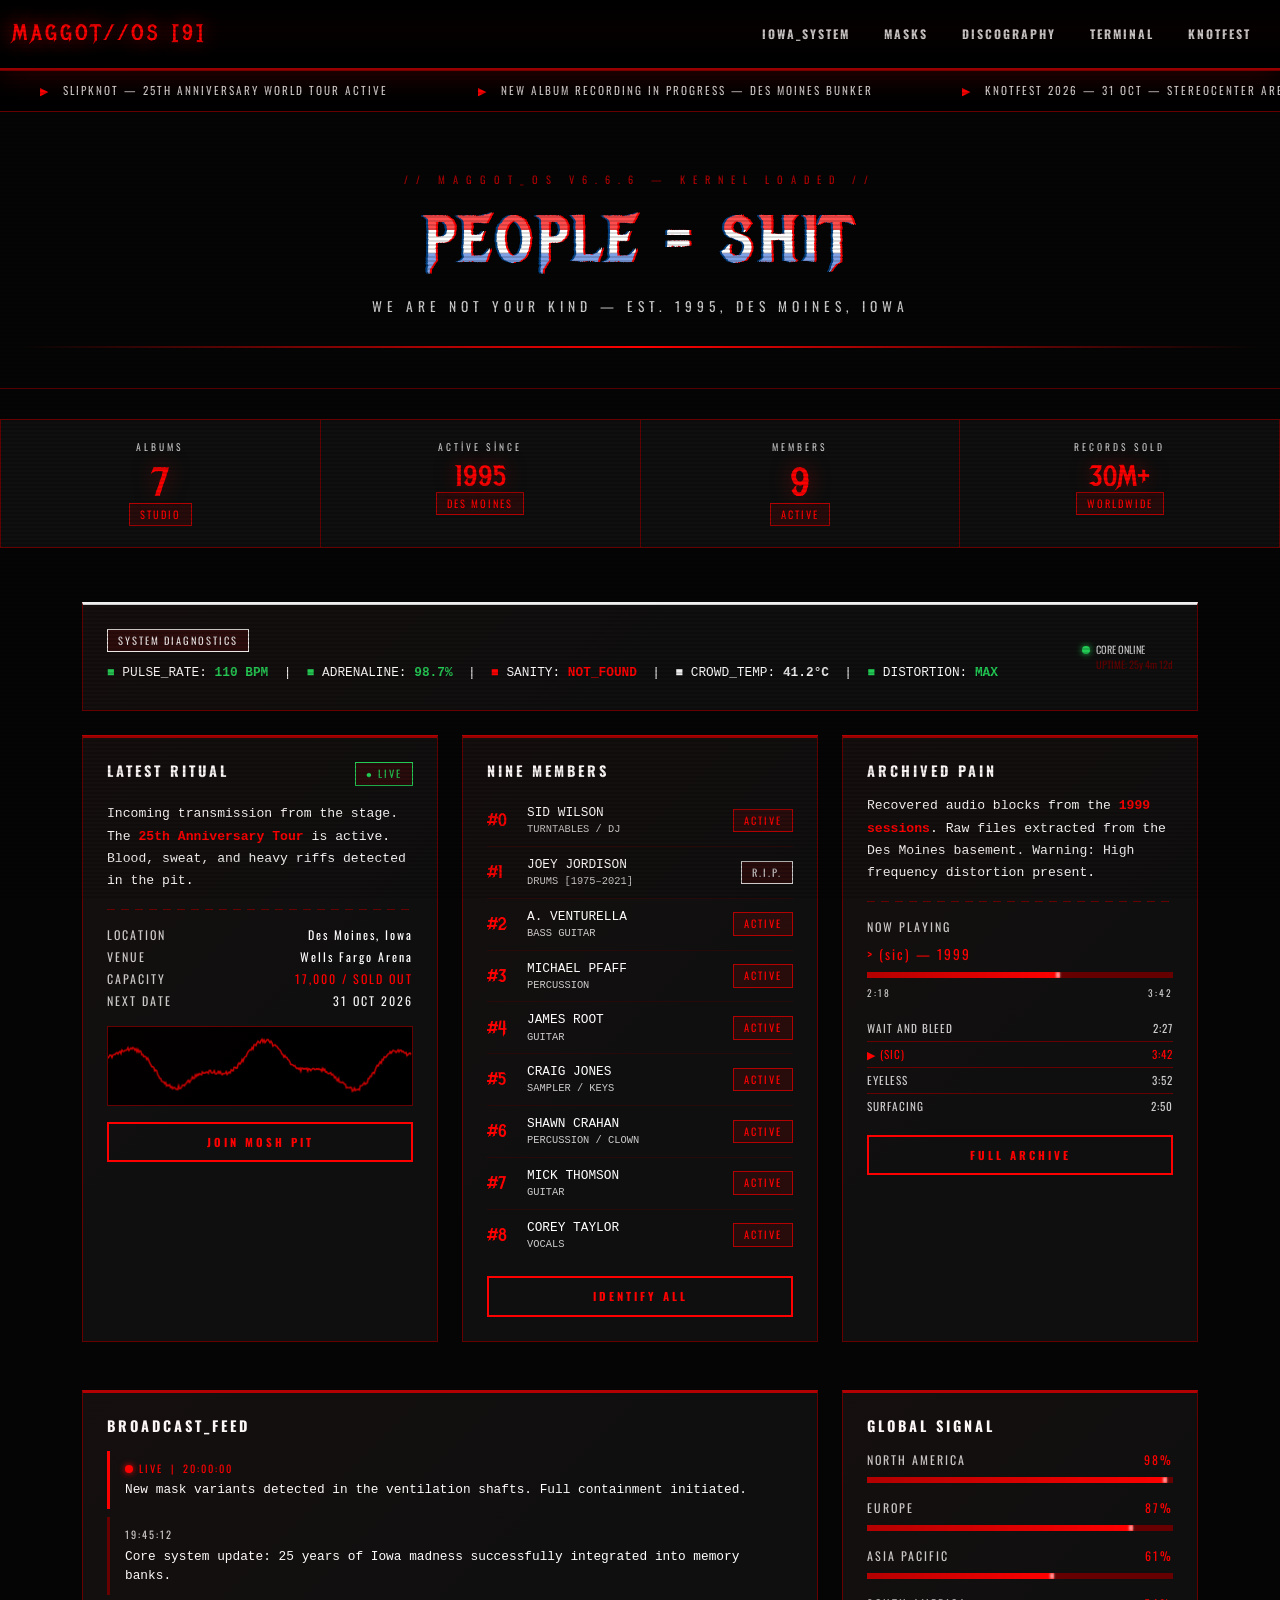
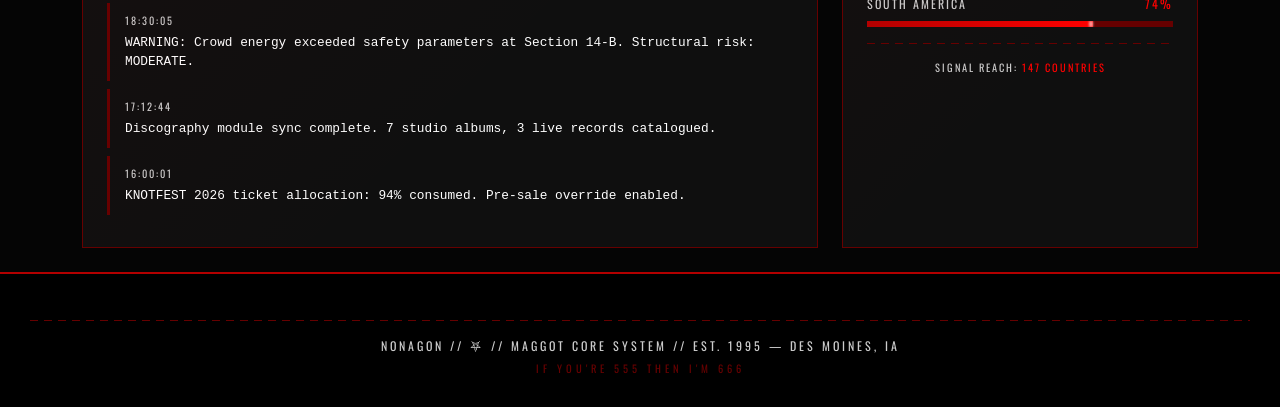
==== Slipknot/HTML Dosyaları/index.html @ 1ebc32d3 "Add files via upload" ====
<!DOCTYPE html>
<html lang="tr">
<head>
<link rel="icon" type="image/jpeg" href="../Resimler/site-icon.jpg">
<meta charset="UTF-8">
<meta name="viewport" content="width=device-width, initial-scale=1.0">
<title>MAGGOT // OS - Slipknot UI</title>
<link href="https://cdn.jsdelivr.net/npm/bootstrap@5.3.0/dist/css/bootstrap.min.css" rel="stylesheet">
<link href="https://fonts.googleapis.com/css2?family=Metal+Mania&family=Special+Elite&family=Oswald:wght@500;700&display=swap" rel="stylesheet">
<link rel="stylesheet" href="../CSS Dosyaları/u1.css">
<style>
.hero-stats { display: grid; grid-template-columns: repeat(4, 1fr); gap: 1px; background: var(--dried-blood); border: 1px solid var(--dried-blood); margin: 30px 0; }
.hero-stat { background: var(--card-bg); padding: 20px 14px; text-align: center; }
.hero-stat .label { font-family: 'Oswald', sans-serif; font-size: 0.6rem; letter-spacing: 3px; color: var(--dim-white); text-transform: uppercase; margin-bottom: 8px; }
.ticker-bar { background: var(--pitch-black); border-top: 1px solid var(--dried-blood); border-bottom: 1px solid var(--dried-blood); overflow: hidden; padding: 8px 0; white-space: nowrap; }
.ticker-inner { display: inline-block; animation: ticker 40s linear infinite; }
.ticker-item { display: inline-block; padding: 0 40px; font-family: 'Oswald', sans-serif; font-size: 0.7rem; letter-spacing: 2px; color: var(--dim-white); }
.ticker-item span { color: var(--pure-red); margin-right: 8px; }
@keyframes ticker { 0% { transform: translateX(0); } 100% { transform: translateX(-50%); } }
.feed-entry { border-left: 3px solid var(--dried-blood); padding: 10px 15px; margin-bottom: 8px; transition: border-color 0.2s; }
.feed-entry:hover { border-color: var(--pure-red); background: rgba(140,0,0,0.05); }
.feed-entry.live { border-color: var(--pure-red); animation: pulse-border 2s infinite; }
@keyframes pulse-border { 50% { border-color: var(--blood-red); } }
.member-mini { display: flex; align-items: center; gap: 10px; padding: 8px 0; border-bottom: 1px solid rgba(74,0,0,0.4); }
.member-mini:last-child { border-bottom: none; }
.member-num { font-family: 'Metal Mania', cursive; color: var(--pure-red); font-size: 1.1rem; min-width: 30px; }
.signal-canvas { width: 100%; height: 80px; border: 1px solid var(--dried-blood); background: #000; display: block; }
</style>
</head>
<body>
<div class="scanline-overlay"></div>

<nav class="navbar navbar-expand-lg">
  <div class="container-fluid">
    <a class="navbar-brand slipknot-brand" href="../HTML Dosyaları/index.html">MAGGOT//OS [9]</a>
    <button class="navbar-toggler" type="button" data-bs-toggle="collapse" data-bs-target="#nav">
      <span style="display:block;width:22px;height:2px;background:var(--pure-red);margin:5px 0;"></span>
      <span style="display:block;width:22px;height:2px;background:var(--pure-red);margin:5px 0;"></span>
      <span style="display:block;width:22px;height:2px;background:var(--pure-red);margin:5px 0;"></span>
    </button>
    <div class="collapse navbar-collapse" id="nav">
      <ul class="navbar-nav ms-auto slipknot-nav">
        <li class="nav-item"><a class="nav-link" href="../HTML Dosyaları/system.html">IOWA_SYSTEM</a></li>
        <li class="nav-item"><a class="nav-link" href="../HTML Dosyaları/mask.html">MASKS</a></li>
        <li class="nav-item"><a class="nav-link" href="../HTML Dosyaları/discograpy.html">DISCOGRAPHY</a></li>
        <li class="nav-item"><a class="nav-link" href="../HTML Dosyaları/terminal.html">TERMINAL</a></li>
        <li class="nav-item"><a class="nav-link" href="../HTML Dosyaları/knotfest.html">KNOTFEST</a></li>
      </ul>
    </div>
  </div>
</nav>

<div class="ticker-bar">
  <div class="ticker-inner" id="ticker">
    <span class="ticker-item"><span>▶</span> SLIPKNOT — 25TH ANNIVERSARY WORLD TOUR ACTIVE</span>
    <span class="ticker-item"><span>▶</span> NEW ALBUM RECORDING IN PROGRESS — DES MOINES BUNKER</span>
    <span class="ticker-item"><span>▶</span> KNOTFEST 2026 — 31 OCT — STEREOCENTER ARENA</span>
    <span class="ticker-item"><span>▶</span> TOTAL MAGGOTS WORLDWIDE: 4,200,000+ REGISTERED</span>
    <span class="ticker-item"><span>▶</span> COREY TAYLOR: "THE MUSIC DOESN'T STOP UNTIL WE'RE ALL DEAD"</span>
    <span class="ticker-item"><span>▶</span> IOWA (2001) — CERTIFIED 6X PLATINUM — US</span>
    <span class="ticker-item"><span>▶</span> SLIPKNOT — 25TH ANNIVERSARY WORLD TOUR ACTIVE</span>
    <span class="ticker-item"><span>▶</span> NEW ALBUM RECORDING IN PROGRESS — DES MOINES BUNKER</span>
    <span class="ticker-item"><span>▶</span> KNOTFEST 2026 — 31 OCT — STEREOCENTER ARENA</span>
    <span class="ticker-item"><span>▶</span> TOTAL MAGGOTS WORLDWIDE: 4,200,000+ REGISTERED</span>
    <span class="ticker-item"><span>▶</span> COREY TAYLOR: "THE MUSIC DOESN'T STOP UNTIL WE'RE ALL DEAD"</span>
    <span class="ticker-item"><span>▶</span> IOWA (2001) — CERTIFIED 6X PLATINUM — US</span>
  </div>
</div>

<div class="header">
  <p class="subtitle mb-3" style="font-size:0.65rem; letter-spacing:8px; color:var(--blood-red);">// MAGGOT_OS v6.6.6 — KERNEL LOADED //</p>
  <h1 class="glitch" data-text="PEOPLE = SHIT">PEOPLE = SHIT</h1>
  <p class="subtitle mt-3">WE ARE NOT YOUR KIND — EST. 1995, DES MOINES, IOWA</p>
</div>

<div class="hero-stats">
  <div class="hero-stat">
    <div class="label">Albums</div>
    <div class="data-number">7</div>
    <div class="stat-badge">STUDIO</div>
  </div>
  <div class="hero-stat">
    <div class="label">Active Since</div>
    <div class="data-number" style="font-size:1.8rem;">1995</div>
    <div class="stat-badge">DES MOINES</div>
  </div>
  <div class="hero-stat">
    <div class="label">Members</div>
    <div class="data-number">9</div>
    <div class="stat-badge">ACTIVE</div>
  </div>
  <div class="hero-stat">
    <div class="label">Records Sold</div>
    <div class="data-number" style="font-size:1.8rem;">30M+</div>
    <div class="stat-badge">WORLDWIDE</div>
  </div>
</div>

<main class="py-4">
  <div class="container">

    <div class="card-brutal mb-4" style="border-top-color: var(--warning-amber);">
      <div class="d-flex flex-wrap gap-4 align-items-center justify-content-between">
        <div>
          <div class="stat-badge mb-2" style="border-color:var(--warning-amber); color:var(--warning-amber);">SYSTEM DIAGNOSTICS</div>
          <p class="mb-0" style="font-size:0.8rem; line-height:2;">
            <span class="status-ok">■</span> PULSE_RATE: <strong style="color:#22cc55">110 BPM</strong> &nbsp;|&nbsp;
            <span class="status-ok">■</span> ADRENALINE: <strong style="color:#22cc55">98.7%</strong> &nbsp;|&nbsp;
            <span class="status-crit">■</span> SANITY: <strong style="color:var(--pure-red)">NOT_FOUND</strong> &nbsp;|&nbsp;
            <span class="status-warn">■</span> CROWD_TEMP: <strong style="color:var(--warning-amber)">41.2°C</strong> &nbsp;|&nbsp;
            <span class="status-ok">■</span> DISTORTION: <strong style="color:#22cc55">MAX</strong>
          </p>
        </div>
        <div style="font-family:'Oswald'; font-size:0.65rem; color:var(--dim-white);">
          <span class="status-dot dot-green"></span>CORE ONLINE<br>
          <span style="padding-left:14px; color:var(--dried-blood);">UPTIME: 25y 4m 12d</span>
        </div>
      </div>
    </div>

    <div class="row g-4">
      <div class="col-md-4">
        <div class="card-brutal h-100">
          <div class="d-flex justify-content-between align-items-start mb-3">
            <h5>LATEST RITUAL</h5>
            <span class="stat-badge" style="animation: pulse-dot 1.5s infinite; color:#22cc55; border-color:#22cc55;">● LIVE</span>
          </div>
          <p style="font-size:0.82rem; line-height:1.7; color:var(--grunge-white);">
            Incoming transmission from the stage. The <strong style="color:var(--pure-red)">25th Anniversary Tour</strong> is active. Blood, sweat, and heavy riffs detected in the pit.
          </p>
          <div class="barbed-divider"></div>
          <div style="font-size:0.75rem; font-family:'Oswald'; letter-spacing:2px;">
            <div class="d-flex justify-content-between mb-1"><span style="color:var(--dim-white)">LOCATION</span><span style="color:var(--grunge-white)">Des Moines, Iowa</span></div>
            <div class="d-flex justify-content-between mb-1"><span style="color:var(--dim-white)">VENUE</span><span style="color:var(--grunge-white)">Wells Fargo Arena</span></div>
            <div class="d-flex justify-content-between mb-1"><span style="color:var(--dim-white)">CAPACITY</span><span style="color:var(--pure-red)">17,000 / SOLD OUT</span></div>
            <div class="d-flex justify-content-between"><span style="color:var(--dim-white)">NEXT DATE</span><span style="color:var(--warning-amber)">31 OCT 2026</span></div>
          </div>
          <canvas class="signal-canvas mt-3" id="waveCanvas"></canvas>
          <button class="btn-brutal w-100 mt-3">JOIN MOSH PIT</button>
        </div>
      </div>

      <div class="col-md-4">
        <div class="card-brutal h-100">
          <h5 class="mb-3">NINE MEMBERS</h5>
          <div id="memberList">
            <div class="member-mini"><span class="member-num">#0</span><div><div style="font-size:0.8rem;color:var(--grunge-white);">SID WILSON</div><div style="font-size:0.65rem;color:var(--dim-white);">TURNTABLES / DJ</div></div><span class="ms-auto stat-badge">ACTIVE</span></div>
            <div class="member-mini"><span class="member-num">#1</span><div><div style="font-size:0.8rem;color:var(--grunge-white);">JOEY JORDISON</div><div style="font-size:0.65rem;color:var(--dim-white);">DRUMS [1975–2021]</div></div><span class="ms-auto stat-badge" style="color:var(--dim-white);border-color:var(--dim-white);">R.I.P.</span></div>
            <div class="member-mini"><span class="member-num">#2</span><div><div style="font-size:0.8rem;color:var(--grunge-white);">A. VENTURELLA</div><div style="font-size:0.65rem;color:var(--dim-white);">BASS GUITAR</div></div><span class="ms-auto stat-badge">ACTIVE</span></div>
            <div class="member-mini"><span class="member-num">#3</span><div><div style="font-size:0.8rem;color:var(--grunge-white);">MICHAEL PFAFF</div><div style="font-size:0.65rem;color:var(--dim-white);">PERCUSSION</div></div><span class="ms-auto stat-badge">ACTIVE</span></div>
            <div class="member-mini"><span class="member-num">#4</span><div><div style="font-size:0.8rem;color:var(--grunge-white);">JAMES ROOT</div><div style="font-size:0.65rem;color:var(--dim-white);">GUITAR</div></div><span class="ms-auto stat-badge">ACTIVE</span></div>
            <div class="member-mini"><span class="member-num">#5</span><div><div style="font-size:0.8rem;color:var(--grunge-white);">CRAIG JONES</div><div style="font-size:0.65rem;color:var(--dim-white);">SAMPLER / KEYS</div></div><span class="ms-auto stat-badge">ACTIVE</span></div>
            <div class="member-mini"><span class="member-num">#6</span><div><div style="font-size:0.8rem;color:var(--grunge-white);">SHAWN CRAHAN</div><div style="font-size:0.65rem;color:var(--dim-white);">PERCUSSION / CLOWN</div></div><span class="ms-auto stat-badge">ACTIVE</span></div>
            <div class="member-mini"><span class="member-num">#7</span><div><div style="font-size:0.8rem;color:var(--grunge-white);">MICK THOMSON</div><div style="font-size:0.65rem;color:var(--dim-white);">GUITAR</div></div><span class="ms-auto stat-badge">ACTIVE</span></div>
            <div class="member-mini"><span class="member-num">#8</span><div><div style="font-size:0.8rem;color:var(--grunge-white);">COREY TAYLOR</div><div style="font-size:0.65rem;color:var(--dim-white);">VOCALS</div></div><span class="ms-auto stat-badge">ACTIVE</span></div>
          </div>
          <button class="btn-brutal w-100 mt-3" onclick="location.href='mask.html'">IDENTIFY ALL</button>
        </div>
      </div>

      <div class="col-md-4">
        <div class="card-brutal h-100">
          <h5 class="mb-3">ARCHIVED PAIN</h5>
          <p style="font-size:0.82rem; line-height:1.7;">Recovered audio blocks from the <strong style="color:var(--pure-red)">1999 sessions</strong>. Raw files extracted from the Des Moines basement. Warning: High frequency distortion present.</p>
          <div class="barbed-divider"></div>
          <div style="font-size:0.75rem; font-family:'Oswald'; letter-spacing:2px;" class="mb-3">
            <div class="d-flex justify-content-between mb-2"><span style="color:var(--dim-white)">NOW PLAYING</span></div>
            <div style="color:var(--pure-red); font-size:0.85rem;">> (sic) — 1999</div>
            <div class="progress-brutal mt-2"><div class="fill" style="width:63%"></div></div>
            <div class="d-flex justify-content-between mt-1" style="font-size:0.6rem; color:var(--dim-white)"><span>2:18</span><span>3:42</span></div>
          </div>
          <div style="font-size:0.7rem; font-family:'Oswald'; letter-spacing:1px; color:var(--dim-white);">
            <div class="d-flex justify-content-between py-1" style="border-bottom:1px solid var(--dried-blood)"><span>WAIT AND BLEED</span><span>2:27</span></div>
            <div class="d-flex justify-content-between py-1" style="border-bottom:1px solid var(--dried-blood); color:var(--pure-red);"><span>▶ (SIC)</span><span>3:42</span></div>
            <div class="d-flex justify-content-between py-1" style="border-bottom:1px solid var(--dried-blood)"><span>EYELESS</span><span>3:52</span></div>
            <div class="d-flex justify-content-between py-1"><span>SURFACING</span><span>2:50</span></div>
          </div>
          <button class="btn-brutal w-100 mt-3" onclick="location.href='discograpy.html'">FULL ARCHIVE</button>
        </div>
      </div>
    </div>

    <div class="row mt-4 g-4">
      <div class="col-md-8">
        <div class="card-brutal">
          <h5 class="mb-3">BROADCAST_FEED</h5>
          <div id="feedContainer">
            <div class="feed-entry live">
              <div style="font-size:0.65rem; color:var(--pure-red); font-family:'Oswald'; letter-spacing:2px;" class="mb-1">
                <span class="status-dot dot-red"></span>LIVE &nbsp;|&nbsp; 20:00:00
              </div>
              <div style="font-size:0.8rem;">New mask variants detected in the ventilation shafts. Full containment initiated.</div>
            </div>
            <div class="feed-entry">
              <div style="font-size:0.65rem; color:var(--dim-white); font-family:'Oswald'; letter-spacing:2px;" class="mb-1">19:45:12</div>
              <div style="font-size:0.8rem;">Core system update: 25 years of Iowa madness successfully integrated into memory banks.</div>
            </div>
            <div class="feed-entry">
              <div style="font-size:0.65rem; color:var(--dim-white); font-family:'Oswald'; letter-spacing:2px;" class="mb-1">18:30:05</div>
              <div style="font-size:0.8rem;">WARNING: Crowd energy exceeded safety parameters at Section 14-B. Structural risk: MODERATE.</div>
            </div>
            <div class="feed-entry">
              <div style="font-size:0.65rem; color:var(--dim-white); font-family:'Oswald'; letter-spacing:2px;" class="mb-1">17:12:44</div>
              <div style="font-size:0.8rem;">Discography module sync complete. 7 studio albums, 3 live records catalogued.</div>
            </div>
            <div class="feed-entry">
              <div style="font-size:0.65rem; color:var(--dim-white); font-family:'Oswald'; letter-spacing:2px;" class="mb-1">16:00:01</div>
              <div style="font-size:0.8rem;">KNOTFEST 2026 ticket allocation: 94% consumed. Pre-sale override enabled.</div>
            </div>
          </div>
        </div>
      </div>
      <div class="col-md-4">
        <div class="card-brutal h-100">
          <h5 class="mb-3">GLOBAL SIGNAL</h5>
          <div style="font-size:0.75rem; font-family:'Oswald'; letter-spacing:2px;">
            <div class="mb-3">
              <div class="d-flex justify-content-between mb-1"><span style="color:var(--dim-white)">NORTH AMERICA</span><span style="color:var(--pure-red)">98%</span></div>
              <div class="progress-brutal"><div class="fill" style="width:98%"></div></div>
            </div>
            <div class="mb-3">
              <div class="d-flex justify-content-between mb-1"><span style="color:var(--dim-white)">EUROPE</span><span style="color:var(--pure-red)">87%</span></div>
              <div class="progress-brutal"><div class="fill" style="width:87%"></div></div>
            </div>
            <div class="mb-3">
              <div class="d-flex justify-content-between mb-1"><span style="color:var(--dim-white)">ASIA PACIFIC</span><span style="color:var(--pure-red)">61%</span></div>
              <div class="progress-brutal"><div class="fill" style="width:61%"></div></div>
            </div>
            <div class="mb-3">
              <div class="d-flex justify-content-between mb-1"><span style="color:var(--dim-white)">SOUTH AMERICA</span><span style="color:var(--pure-red)">74%</span></div>
              <div class="progress-brutal"><div class="fill" style="width:74%"></div></div>
            </div>
          </div>
          <div class="barbed-divider"></div>
          <div style="font-size:0.65rem; color:var(--dim-white); font-family:'Oswald'; letter-spacing:2px; text-align:center;">
            SIGNAL REACH: <span style="color:var(--pure-red)">147 COUNTRIES</span>
          </div>
        </div>
      </div>
    </div>

  </div>
</main>

<div class="footer text-center">
  <div class="barbed-divider"></div>
  <p class="mb-1">NONAGON // ⛧ // MAGGOT CORE SYSTEM // EST. 1995 — DES MOINES, IA</p>
  <small style="color:var(--dried-blood); letter-spacing:4px;">IF YOU'RE 555 THEN I'M 666</small>
</div>

<script src="https://cdn.jsdelivr.net/npm/bootstrap@5.3.0/dist/js/bootstrap.bundle.min.js"></script>
<script>
// Animated waveform
const canvas = document.getElementById('waveCanvas');
const ctx = canvas.getContext('2d');
canvas.width = canvas.offsetWidth;
canvas.height = 80;
let t = 0;
function drawWave() {
  ctx.clearRect(0, 0, canvas.width, canvas.height);
  ctx.strokeStyle = '#cc0000';
  ctx.lineWidth = 1.5;
  ctx.beginPath();
  for (let x = 0; x < canvas.width; x++) {
    const noise = Math.random() * 4 - 2;
    const y = canvas.height/2 + Math.sin((x * 0.04) + t) * 18 + Math.sin((x * 0.1) + t * 1.7) * 8 + noise;
    x === 0 ? ctx.moveTo(x, y) : ctx.lineTo(x, y);
  }
  ctx.stroke();
  t += 0.06;
  requestAnimationFrame(drawWave);
}
drawWave();
</script>
</body>
</html>
---- Slipknot/CSS Dosyaları/u1.css ----
/* MAGGOT//OS - SLIPKNOT UI SYSTEM */
/* MAGGOT//OS - SLIPKNOT UI SYSTEM */
:root {
  /* %60 DOMINANT: SIYAH (Arka Plan ve Temel Yapı) */
  --pitch-black: #000000;
  --dark-bg: #050505;
  --card-bg: #0f0f0f;

  /* %30 SEKONDER: KIRMIZI (Sınırlar, Başlıklar, Vurgular) */
  --pure-red: #ff0000;
  --blood-red: #b30000;
  --dried-blood: #660000;
  --rust: #440000;
  --terminal-green: #ff3333; /* Hata/Sistem renkleri artık kırmızı tonlarında */

  /* %10 VURGU: BEYAZ (Kritik Okunabilirlik) */
  --grunge-white: #ffffff;
  --dim-white: #cccccc;
  --warning-amber: #eeeeee; /* Uyarılar artık beyaz/gri tonlarında */
}

* { box-sizing: border-box; margin: 0; padding: 0; }

body {
  background-color: var(--dark-bg);
  color: var(--grunge-white);
  font-family: 'Courier New', monospace;
  min-height: 100vh;
  overflow-x: hidden;
  cursor: crosshair;
}

body::before {
  content: '';
  position: fixed;
  top: 0; left: 0; right: 0; bottom: 0;
  background-image:
    repeating-linear-gradient(
      0deg,
      transparent,
      transparent 2px,
      rgba(0,0,0,0.15) 2px,
      rgba(0,0,0,0.15) 4px
    );
  pointer-events: none;
  z-index: 9999;
}

/* === NAVBAR === */
.navbar {
  background: rgba(0,0,0,0.95) !important;
  border-bottom: 2px solid var(--blood-red);
  padding: 12px 0;
  position: sticky;
  top: 0;
  z-index: 1000;
  box-shadow: 0 4px 30px rgba(180,0,0,0.3);
}

.slipknot-brand {
  font-family: 'Metal Mania', cursive;
  color: var(--pure-red) !important;
  font-size: 1.4rem;
  letter-spacing: 3px;
  text-shadow: 0 0 20px rgba(200,0,0,0.8), 0 0 40px rgba(200,0,0,0.4);
  text-decoration: none;
}

.slipknot-nav .nav-link {
  color: var(--dim-white) !important;
  font-family: 'Oswald', sans-serif;
  font-weight: 700;
  letter-spacing: 2px;
  font-size: 0.75rem;
  text-transform: uppercase;
  padding: 8px 16px !important;
  transition: all 0.2s;
  border: 1px solid transparent;
}

.slipknot-nav .nav-link:hover {
  color: var(--pure-red) !important;
  border: 1px solid var(--blood-red);
  background: rgba(140,0,0,0.15);
  text-shadow: 0 0 10px var(--pure-red);
}

/* === HEADER === */
.header {
  text-align: center;
  padding: 60px 20px 40px;
  position: relative;
  border-bottom: 1px solid var(--dried-blood);
}

.header::after {
  content: '';
  display: block;
  height: 2px;
  background: linear-gradient(90deg, transparent, var(--pure-red), transparent);
  margin-top: 30px;
}

/* === GLITCH EFFECT === */
.glitch {
  font-family: 'Metal Mania', cursive;
  font-size: clamp(2rem, 6vw, 4rem);
  color: var(--grunge-white);
  letter-spacing: 6px;
  text-transform: uppercase;
  position: relative;
  text-shadow: 2px 0 var(--pure-red), -2px 0 #004488;
  animation: glitch-main 4s infinite;
}

.glitch::before,
.glitch::after {
  content: attr(data-text);
  position: absolute;
  top: 0; left: 0; right: 0;
}

.glitch::before {
  color: var(--pure-red);
  animation: glitch-top 4s infinite;
  clip-path: polygon(0 0, 100% 0, 100% 35%, 0 35%);
  opacity: 0.7;
}

.glitch::after {
  color: #0044cc;
  animation: glitch-bot 4s infinite;
  clip-path: polygon(0 65%, 100% 65%, 100% 100%, 0 100%);
  opacity: 0.5;
}

@keyframes glitch-main {
  0%, 90%, 100% { text-shadow: 2px 0 var(--pure-red), -2px 0 #004488; }
  92% { text-shadow: -4px 0 var(--pure-red), 4px 0 #0088ff; }
  95% { text-shadow: 4px 0 var(--pure-red), -4px 0 #004488; }
}

@keyframes glitch-top {
  0%, 90%, 100% { transform: translate(0); }
  92% { transform: translate(-3px, -1px); }
  95% { transform: translate(3px, 1px); }
}

@keyframes glitch-bot {
  0%, 90%, 100% { transform: translate(0); }
  92% { transform: translate(3px, 1px); }
  95% { transform: translate(-3px, -1px); }
}

.subtitle {
  font-family: 'Oswald', sans-serif;
  font-size: 0.85rem;
  color: var(--dim-white);
  letter-spacing: 5px;
  text-transform: uppercase;
}

/* === CARDS === */
.card-brutal {
  background: var(--card-bg);
  border: 1px solid var(--dried-blood);
  border-top: 3px solid var(--blood-red);
  padding: 24px;
  position: relative;
  transition: all 0.25s;
  overflow: hidden;
}

.card-brutal::before {
  content: '';
  position: absolute;
  top: 0; left: 0; right: 0; bottom: 0;
  background: linear-gradient(135deg, rgba(180,0,0,0.04) 0%, transparent 60%);
  pointer-events: none;
}

.card-brutal:hover {
  border-color: var(--blood-red);
  box-shadow: 0 0 25px rgba(150,0,0,0.25), inset 0 0 20px rgba(100,0,0,0.08);
  transform: translateY(-2px);
}

.card-brutal h5 {
  font-family: 'Oswald', sans-serif;
  font-weight: 700;
  color: var(--grunge-white);
  letter-spacing: 3px;
  text-transform: uppercase;
  font-size: 0.9rem;
}

/* === BUTTONS === */
.btn-brutal {
  background: transparent;
  border: 2px solid var(--pure-red);
  color: var(--pure-red);
  font-family: 'Oswald', sans-serif;
  font-weight: 700;
  letter-spacing: 3px;
  font-size: 0.7rem;
  text-transform: uppercase;
  padding: 10px 22px;
  cursor: pointer;
  transition: all 0.2s;
  position: relative;
  overflow: hidden;
}

.btn-brutal::before {
  content: '';
  position: absolute;
  top: 0; left: -100%;
  width: 100%; height: 100%;
  background: var(--pure-red);
  transition: left 0.2s;
  z-index: -1;
}

.btn-brutal:hover {
  color: #000;
  text-shadow: none;
}

.btn-brutal:hover::before {
  left: 0;
}

/* === BARBED DIVIDER === */
.barbed-divider {
  height: 1px;
  background: repeating-linear-gradient(
    90deg,
    var(--dried-blood) 0px,
    var(--dried-blood) 8px,
    transparent 8px,
    transparent 14px
  );
  margin: 16px 0;
}

/* === STATUS INDICATORS === */
.status-ok { color: #22cc55; }
.status-warn { color: var(--warning-amber); }
.status-crit { color: var(--pure-red); }
.status-dot {
  display: inline-block;
  width: 8px; height: 8px;
  border-radius: 50%;
  margin-right: 6px;
  animation: pulse-dot 2s infinite;
}
.dot-green { background: #22cc55; box-shadow: 0 0 6px #22cc55; }
.dot-red { background: var(--pure-red); box-shadow: 0 0 6px var(--pure-red); }
.dot-amber { background: var(--warning-amber); box-shadow: 0 0 6px var(--warning-amber); }

@keyframes pulse-dot {
  0%, 100% { opacity: 1; }
  50% { opacity: 0.4; }
}

/* === CONTENT AREA === */
.content {
  padding: 40px 0 60px;
}

/* === FOOTER === */
.footer {
  background: var(--pitch-black);
  border-top: 2px solid var(--blood-red);
  padding: 30px;
  color: var(--dim-white);
  font-family: 'Oswald', sans-serif;
  letter-spacing: 3px;
  font-size: 0.75rem;
}

/* === MEMBER IMAGE === */
.member-img {
  width: 100%;
  height: 100%;
  object-fit: cover;
  object-position: top center;
  filter: grayscale(60%) contrast(1.2);
  transition: filter 0.3s;
}

.card-brutal:hover .member-img {
  filter: grayscale(0%) contrast(1.1);
}

/* === STAT BADGE === */
.stat-badge {
  display: inline-block;
  background: rgba(140,0,0,0.2);
  border: 1px solid var(--blood-red);
  color: var(--pure-red);
  font-family: 'Oswald', sans-serif;
  font-size: 0.65rem;
  letter-spacing: 2px;
  padding: 3px 10px;
  text-transform: uppercase;
}

/* === NUMBER DISPLAY === */
.data-number {
  font-family: 'Metal Mania', cursive;
  font-size: 2.5rem;
  color: var(--pure-red);
  line-height: 1;
  text-shadow: 0 0 20px rgba(200,0,0,0.5);
}


/* === SCROLLBAR === */
::-webkit-scrollbar { width: 6px; }
::-webkit-scrollbar-track { background: var(--pitch-black); }
::-webkit-scrollbar-thumb { background: var(--blood-red); }
::-webkit-scrollbar-thumb:hover { background: var(--pure-red); }

/* === SCAN LINE ANIMATION === */
@keyframes scanline {
  0% { top: -10%; }
  100% { top: 110%; }
}

.scanline-overlay {
  position: fixed;
  top: 0; left: 0; right: 0;
  height: 60px;
  background: linear-gradient(transparent, rgba(200,0,0,0.03), transparent);
  animation: scanline 6s linear infinite;
  pointer-events: none;
  z-index: 9998;
}

/* === PROGRESS BAR === */
.progress-brutal {
  height: 6px;
  background: var(--dried-blood);
  margin: 8px 0;
  position: relative;
  overflow: hidden;
}

.progress-brutal .fill {
  height: 100%;
  background: linear-gradient(90deg, var(--blood-red), var(--pure-red));
  transition: width 1.5s ease;
  position: relative;
}

.progress-brutal .fill::after {
  content: '';
  position: absolute;
  top: 0; right: 0;
  width: 4px; height: 100%;
  background: #fff;
  opacity: 0.6;
  filter: blur(1px);
}
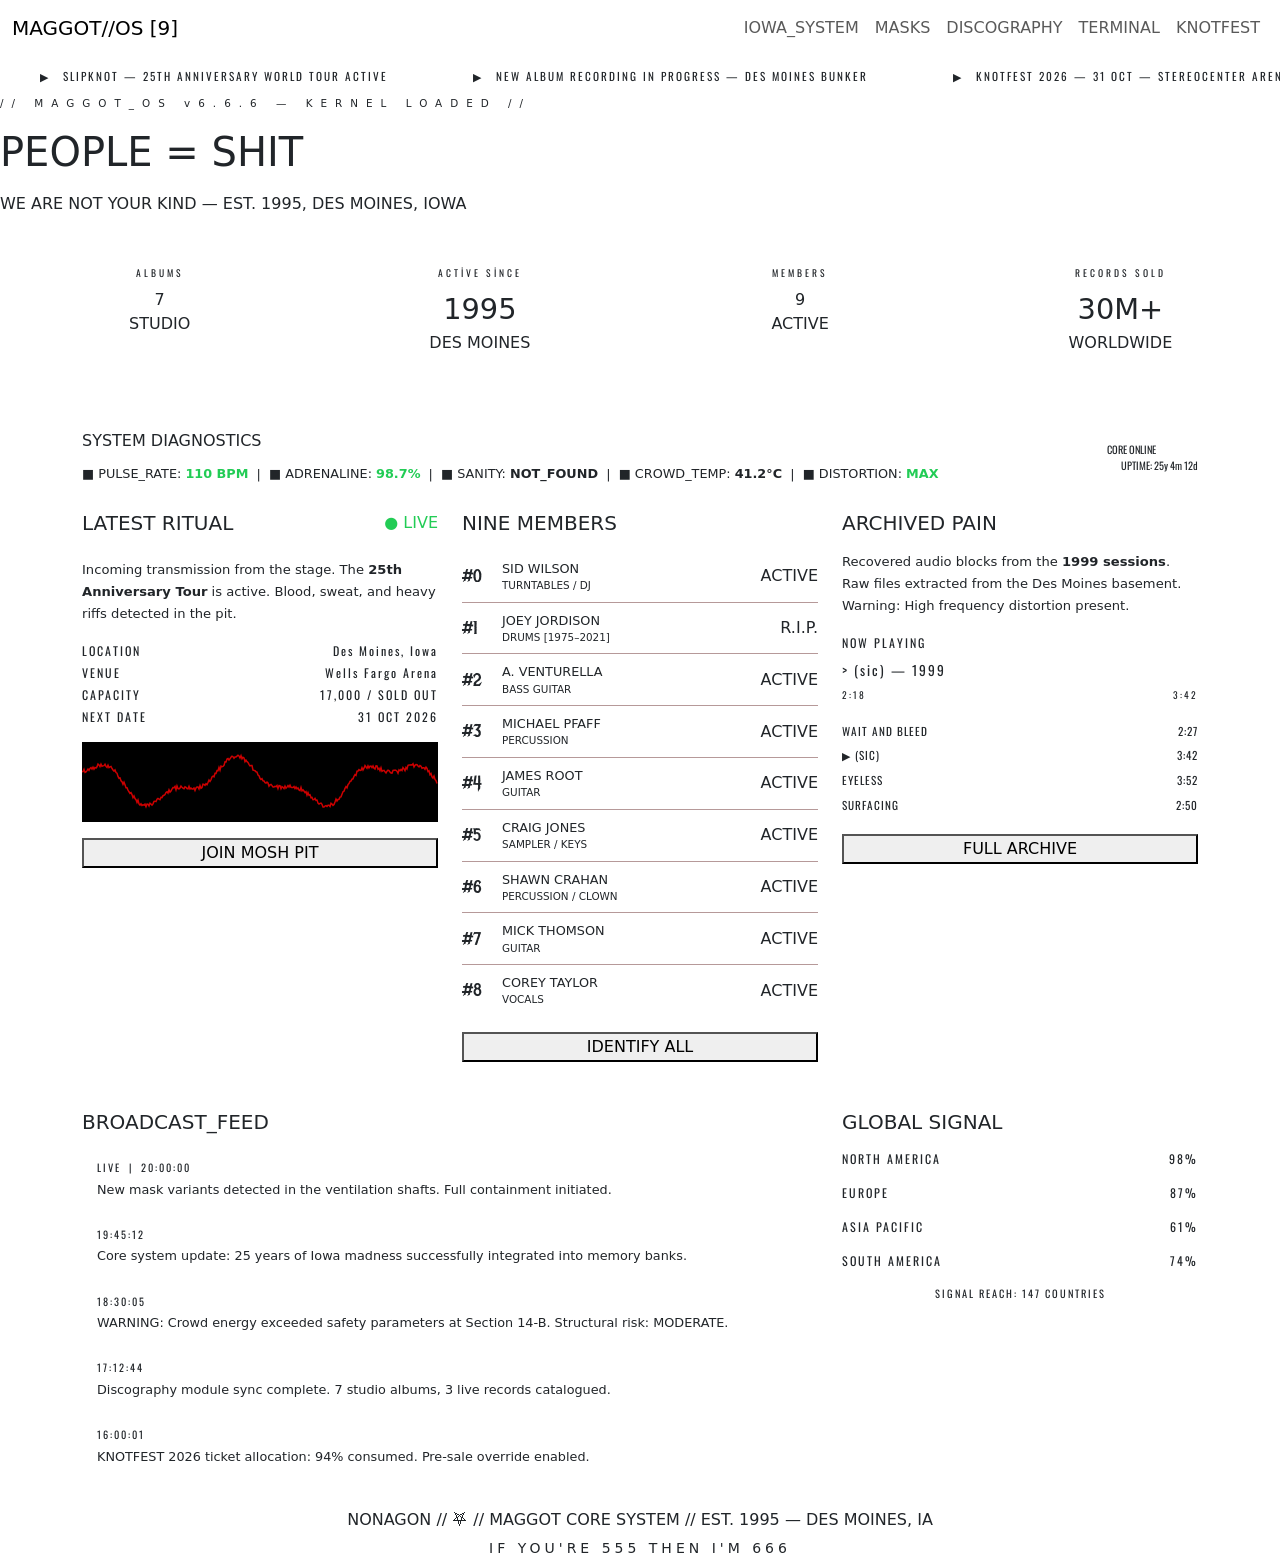
==== commit b596f5ac: "Update index.html" ====
--- a/Slipknot/HTML Dosyaları/index.html
+++ b/Slipknot/HTML Dosyaları/index.html
@@ -7,7 +7,7 @@
 <title>MAGGOT // OS - Slipknot UI</title>
 <link href="https://cdn.jsdelivr.net/npm/bootstrap@5.3.0/dist/css/bootstrap.min.css" rel="stylesheet">
 <link href="https://fonts.googleapis.com/css2?family=Metal+Mania&family=Special+Elite&family=Oswald:wght@500;700&display=swap" rel="stylesheet">
-<link rel="stylesheet" href="../CSS Dosyaları/u1.css">
+<link rel="stylesheet" href="CSS Dosyaları/u1.css">
 <style>
 .hero-stats { display: grid; grid-template-columns: repeat(4, 1fr); gap: 1px; background: var(--dried-blood); border: 1px solid var(--dried-blood); margin: 30px 0; }
 .hero-stat { background: var(--card-bg); padding: 20px 14px; text-align: center; }
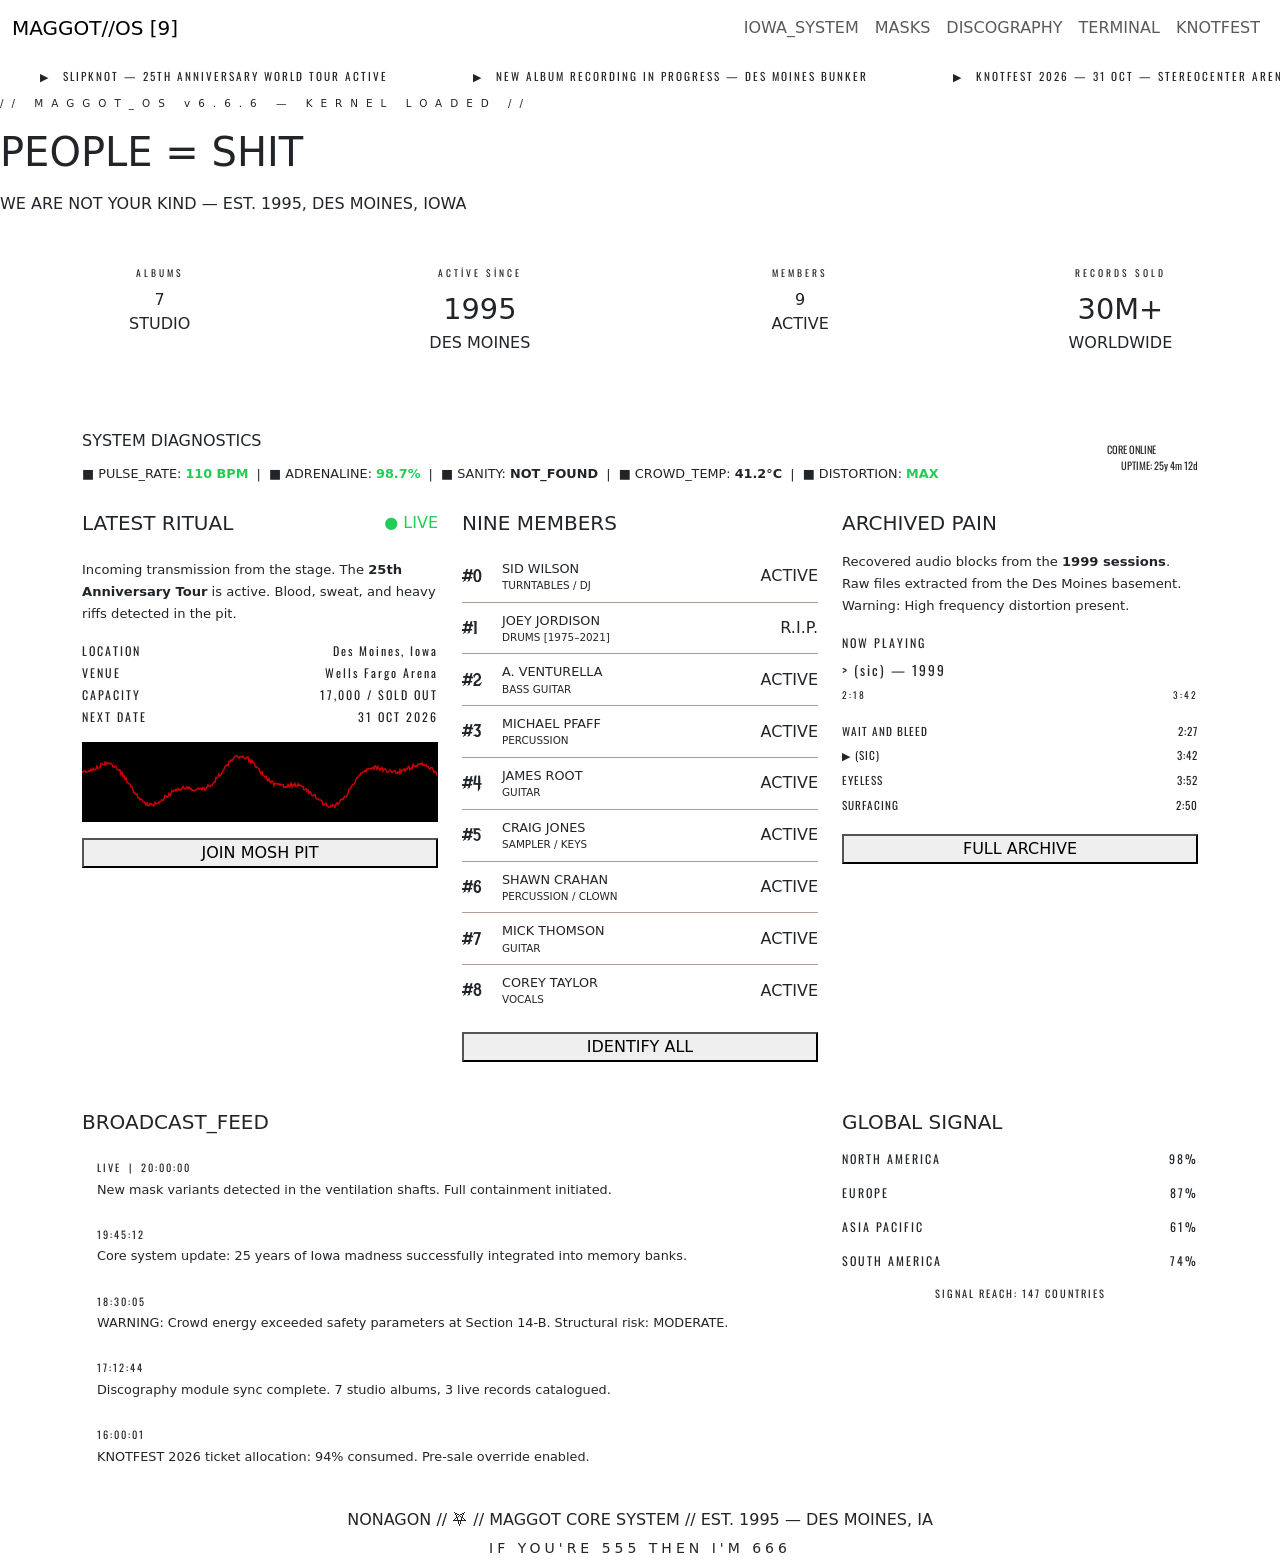
==== commit d830808a: "Update index.html" ====
--- a/Slipknot/HTML Dosyaları/index.html
+++ b/Slipknot/HTML Dosyaları/index.html
@@ -1,7 +1,7 @@
 <!DOCTYPE html>
 <html lang="tr">
 <head>
-<link rel="icon" type="image/jpeg" href="../Resimler/site-icon.jpg">
+<link rel="icon" type="image/jpeg" href="Resimler/site-icon.jpg">
 <meta charset="UTF-8">
 <meta name="viewport" content="width=device-width, initial-scale=1.0">
 <title>MAGGOT // OS - Slipknot UI</title>
